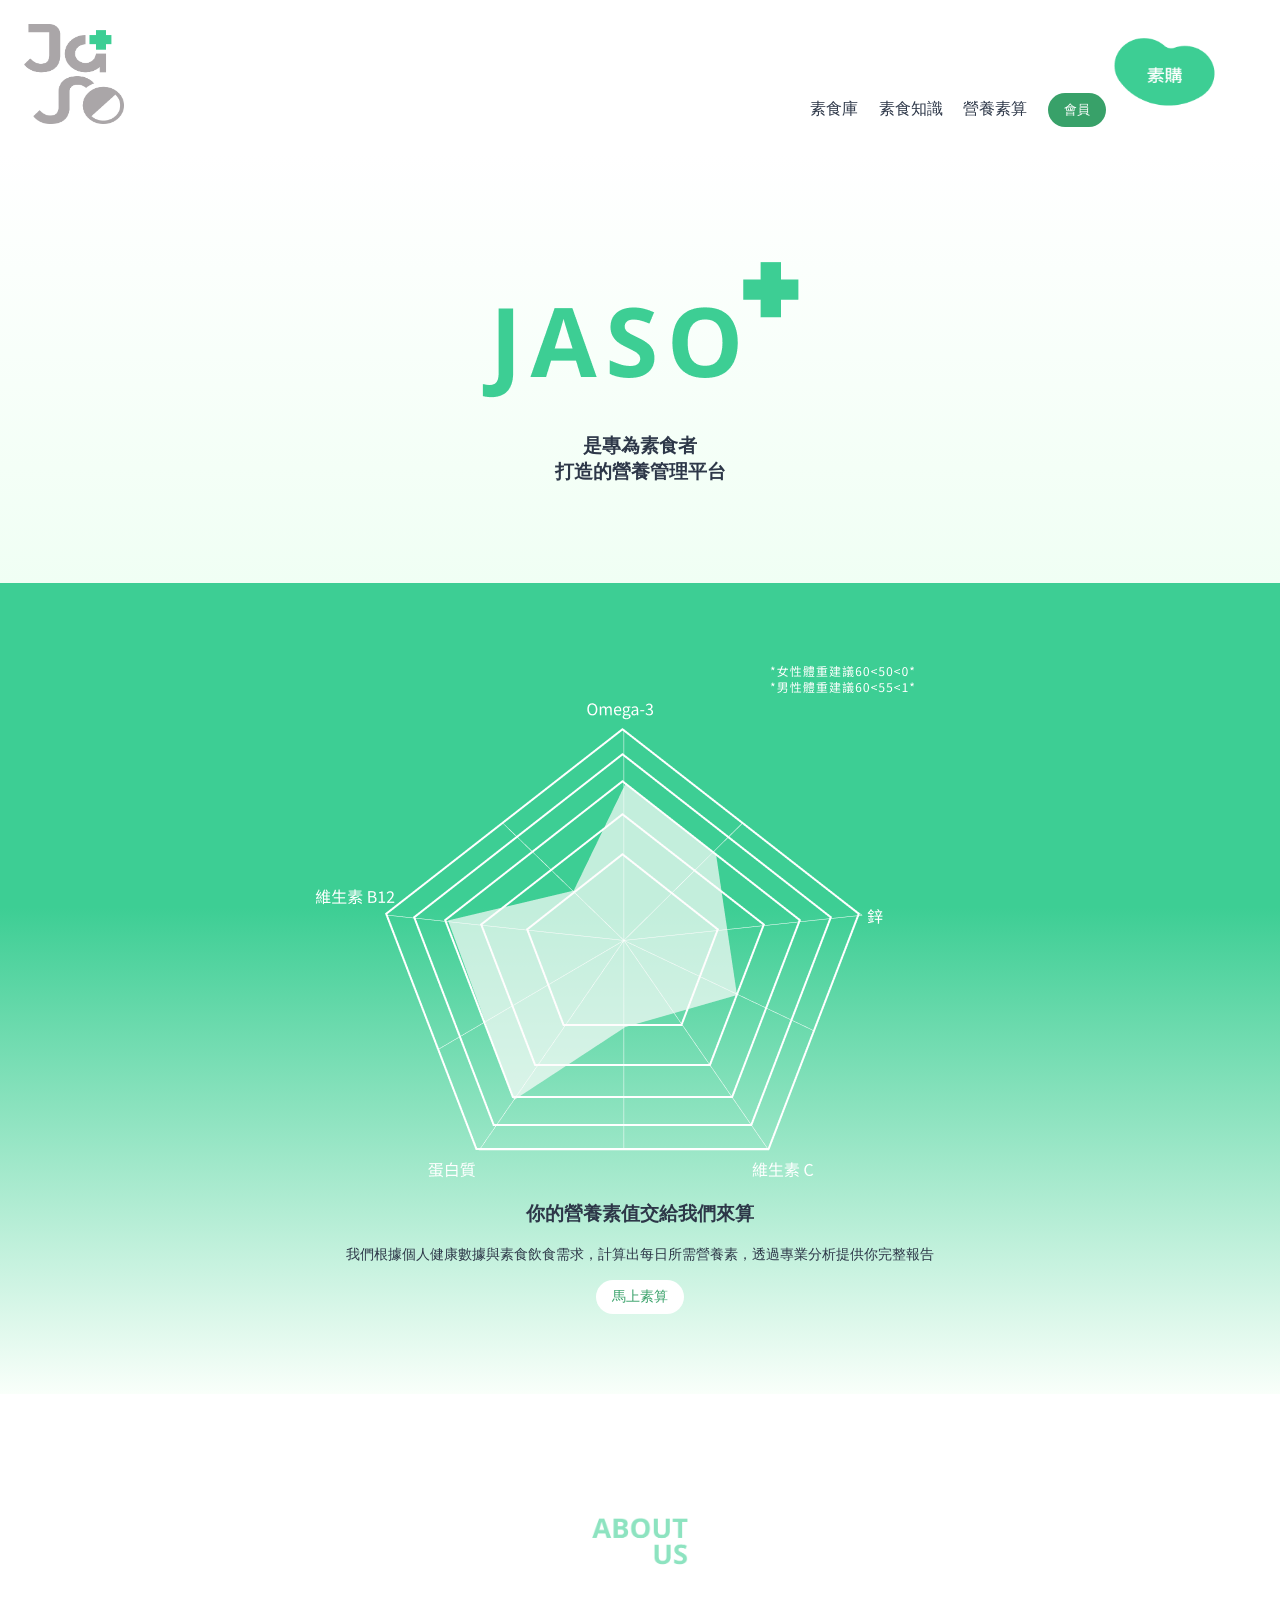
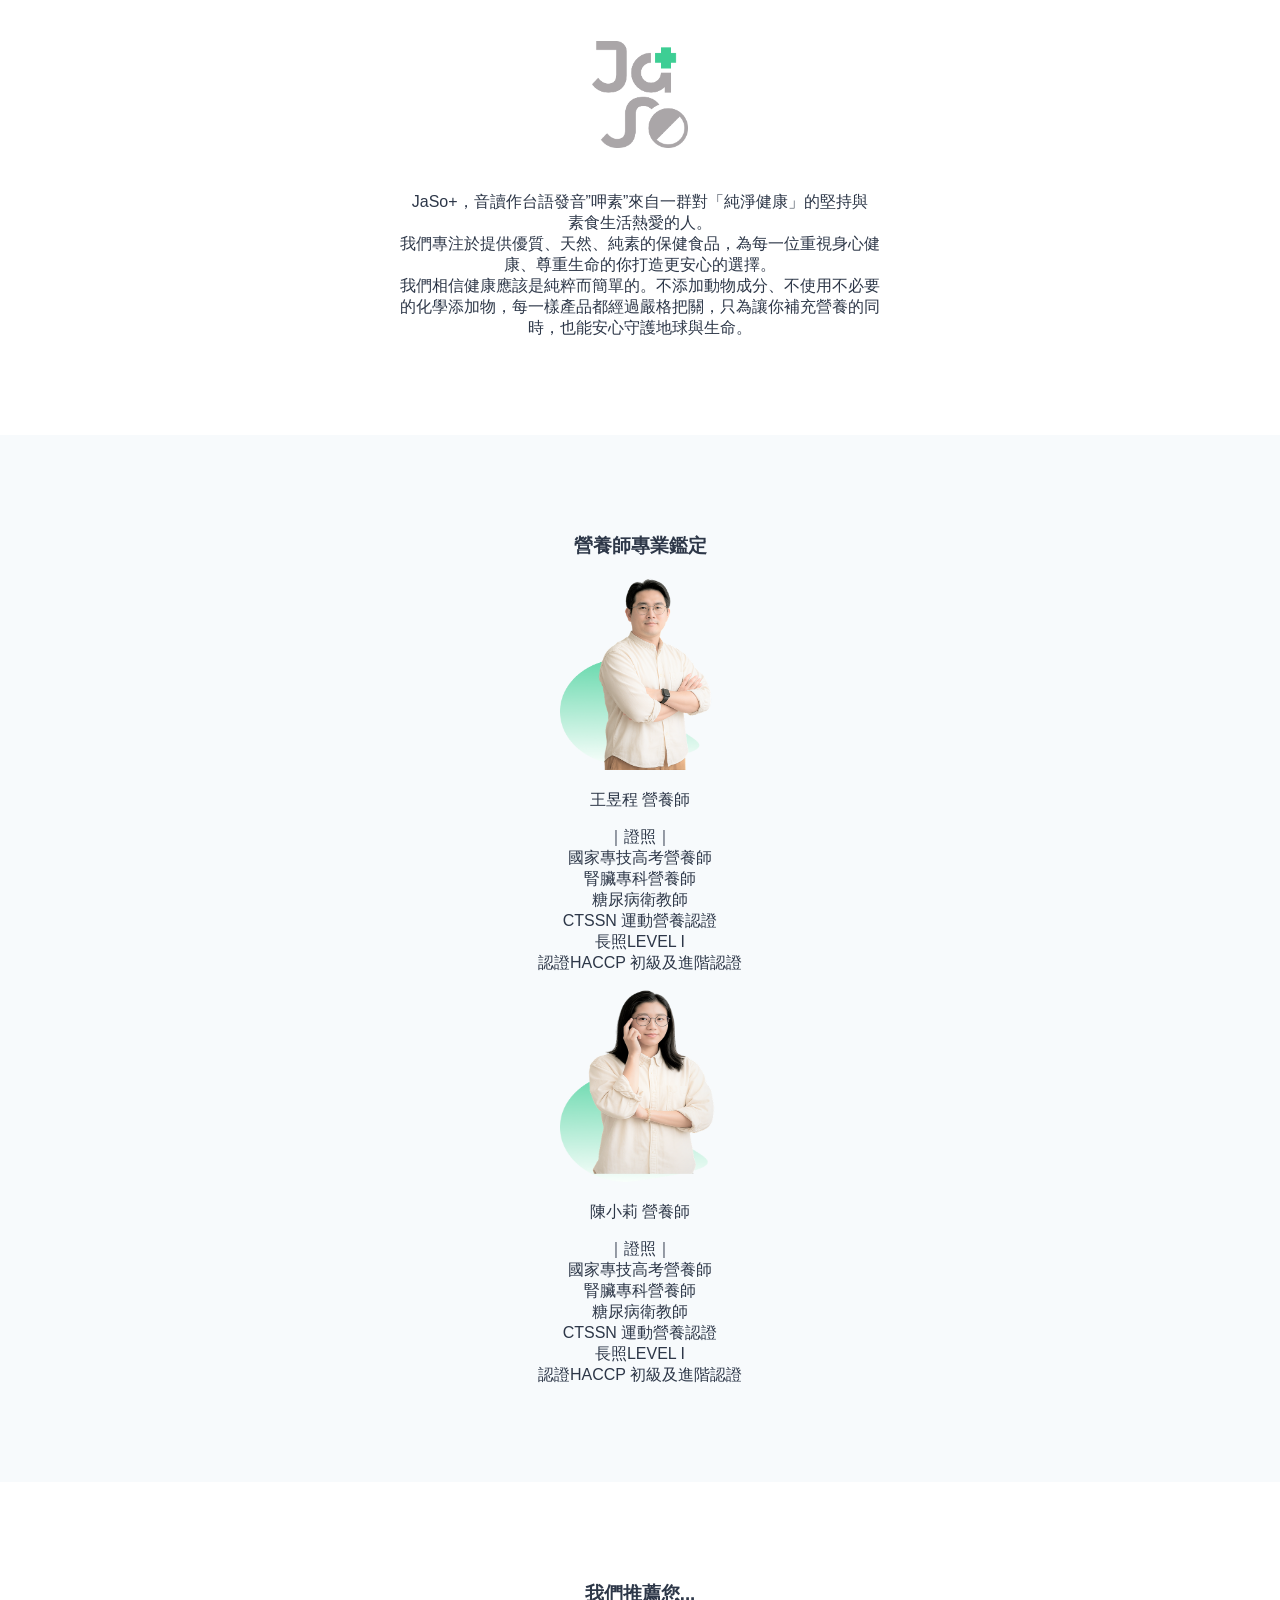
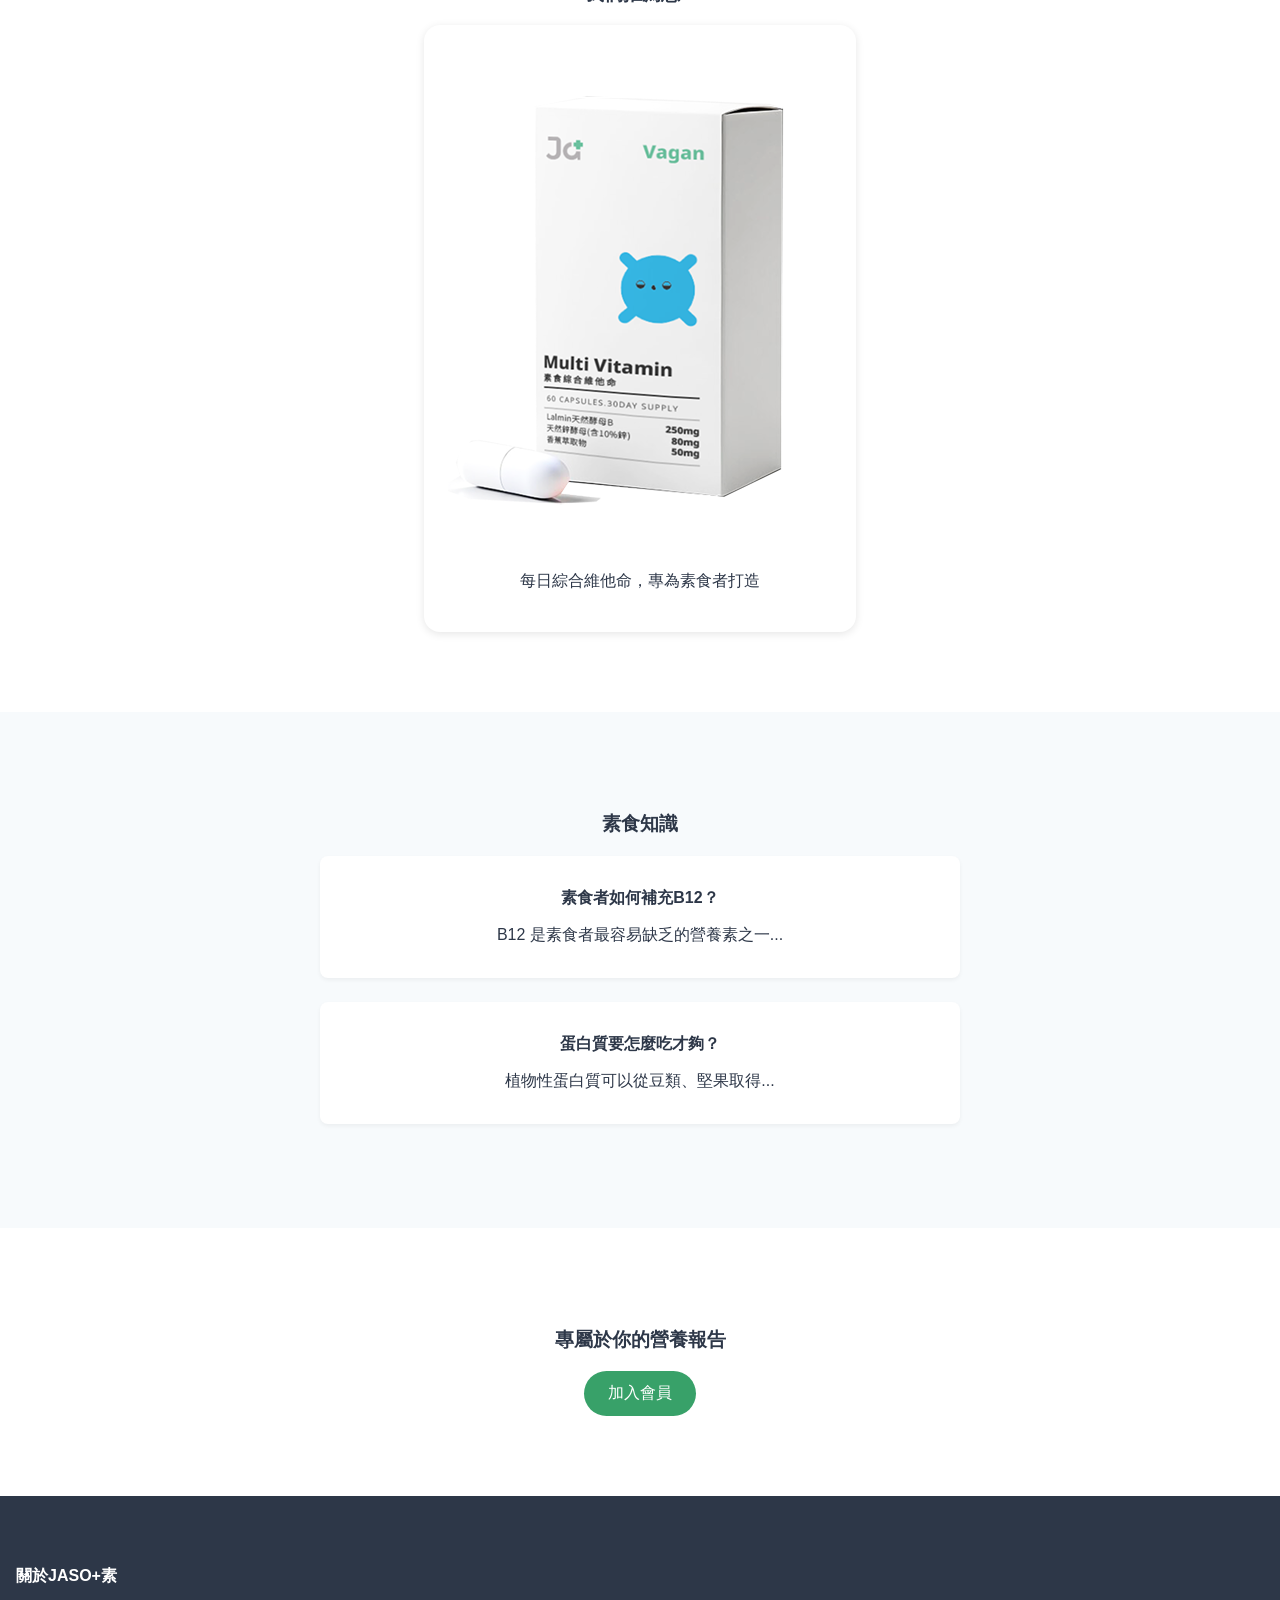
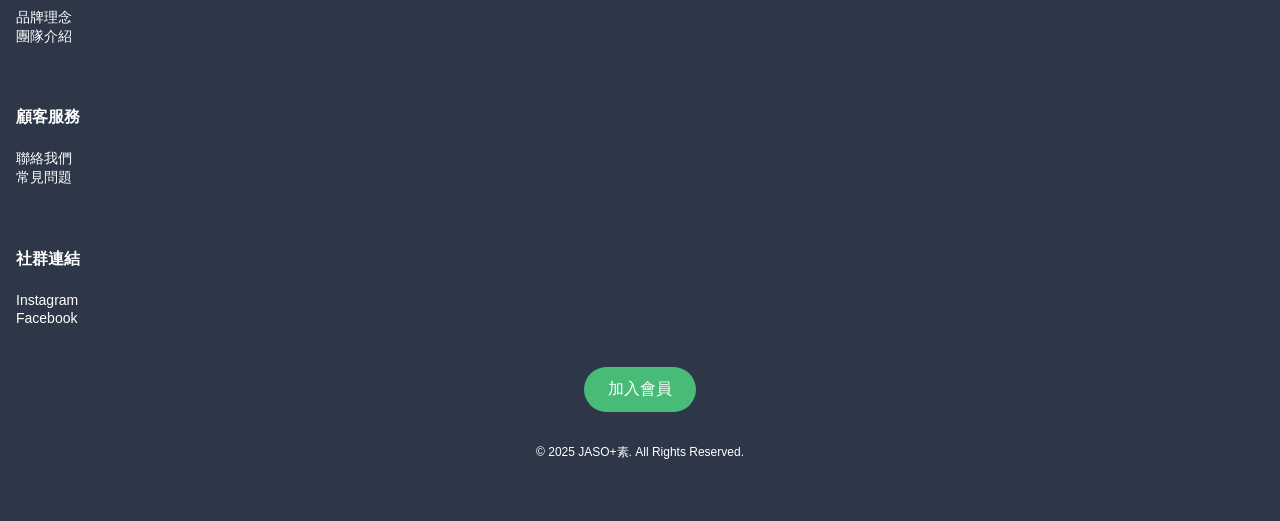
==== Jaso/jaso3.html @ 2ccc3da6 "0423-1" ====
<!DOCTYPE html>
<html lang="zh-Hant">

<head>
    <meta charset="UTF-8">
    <meta name="viewport" content="width=device-width, initial-scale=1.0">
    <title>JASO+ 素食營養管理平台</title>
    <link rel="stylesheet" href="jaso-style.css">
</head>

<body>
    <!-- Header -->
    <header class="header">
        <div class="logo">
            <a href="#"><img src="./images/LOGO.png" alt="JASO+"> </a>
        </div>
        <nav class="nav">
            <a href="#">素食庫</a>
            <a href="#">素食知識</a>
            <a href="#">營養素算</a>
            <button class="login-btn">會員</button>
            <a href="#"><img src="./images/shop.png" alt="素購"> </a>
        </nav>
    </header>

    <!-- Hero Section -->
    <section class="hero">
        <img src="./images/bannar.png" alt="JaSo">
        <h3>是專為素食者 <br> 打造的營養管理平台</h3>
    </section>

    <!-- 分析圖表 -->
    <section class="chart-section">
        <img src="./images/countpic.png" alt="雷達圖" class="chart-img">
        <h3>你的營養素值交給我們來算</h3>
        <p>我們根據個人健康數據與素食飲食需求，計算出每日所需營養素，透過專業分析提供你完整報告</p>
        <button class="announcement-btn">馬上素算</button>

    </section>

    <!-- About Section -->
    <section class="about">
        <div class="about-content">
            <h3 class="about-title"><img src="./images/ABOUT.png" alt="ABOUT"></h3>
            <img src="./images/LOGO.png" alt="JASO Logo" class="about-logo">
            <p class="about-text">JaSo+，音讀作台語發音”呷素”來自一群對「純淨健康」的堅持與 <br>素食生活熱愛的人。 <br> 我們專注於提供優質、天然、純素的保健食品，為每一位重視身心健
                <br>康、尊重生命的你打造更安心的選擇。 <br>
                我們相信健康應該是純粹而簡單的。不添加動物成分、不使用不必要 <br>的化學添加物，每一樣產品都經過嚴格把關，只為讓你補充營養的同 <br>時，也能安心守護地球與生命。
            </p>
        </div>
    </section>

    <!-- 專業營養師 -->
    <section class="nutritionists">
        <h3>營養師專業鑑定</h3>
        <div class="team">
            <div class="person">
                <img src="./images/wangDot.png" alt="王昱程">
                <p>王昱程 營養師</p>
                ｜證照｜ <br>國家專技高考營養師 <br>腎臟專科營養師 <br>糖尿病衛教師 <br>CTSSN 運動營養認證 <br>長照LEVEL I
                <br>認證HACCP 初級及進階認證</p>
            </div>
            <div class="person">
                <img src="./images/cocoDot.png" alt="陳小莉">
                <p>陳小莉 營養師</p>
                ｜證照｜ <br>國家專技高考營養師 <br>腎臟專科營養師 <br>糖尿病衛教師 <br>CTSSN 運動營養認證 <br>長照LEVEL I
                <br>認證HACCP 初級及進階認證</p>
            </div>
        </div>
    </section>

    <!-- 產品推薦 -->
    <section class="product">
        <h3>我們推薦您...</h3>
        <div class="product-card">
            <img src="./images/product33.png" alt="維他命產品">
            <p>每日綜合維他命，專為素食者打造</p>
        </div>
    </section>

    <!-- 素食知識 -->
    <section class="knowledge">
        <h3>素食知識</h3>
        <div class="articles">
            <div class="article">
                <p class="title">素食者如何補充B12？</p>
                <p>B12 是素食者最容易缺乏的營養素之一...</p>
            </div>
            <div class="article">
                <p class="title">蛋白質要怎麼吃才夠？</p>
                <p>植物性蛋白質可以從豆類、堅果取得...</p>
            </div>
        </div>
    </section>

    <!-- CTA -->
    <section class="cta">
        <h3>專屬於你的營養報告</h3>
        <button class="join-btn">加入會員</button>
    </section>

    <!-- Footer -->
    <footer class="footer">
        <div class="footer-grid">
            <div>
                <h4>關於JASO+素</h4>
                <ul>
                    <li><a href="#">品牌理念</a></li>
                    <li><a href="#">團隊介紹</a></li>
                </ul>
            </div>
            <div>
                <h4>顧客服務</h4>
                <ul>
                    <li><a href="#">聯絡我們</a></li>
                    <li><a href="#">常見問題</a></li>
                </ul>
            </div>
            <div>
                <h4>社群連結</h4>
                <ul>
                    <li><a href="#">Instagram</a></li>
                    <li><a href="#">Facebook</a></li>
                </ul>
            </div>
            <div class="footer-action">
                <button class="join-btn">加入會員</button>
            </div>
        </div>
        <p class="copyright">© 2025 JASO+素. All Rights Reserved.</p>
    </footer>
</body>

</html>
---- Jaso/jaso-style.css ----
/* Reset 基礎樣式 */
body {
    margin: 0;
    font-family: 'Helvetica Neue', sans-serif;
    color: #2d3748;
    background-color: #ffffff;
  }
  
  /* Header */
  .header {
    display: flex;
    justify-content: space-between;
    align-items: center;
    padding: 1.5rem;
    background: white;
    box-shadow: 0 2px 4px rgba(0,0,0,0.05);
    
  }
  .header .logo img {
    width: 100px;
    height: 100px;
    margin-right: 20px;
  }
  .header img {
    width: 110px;
    height: 86px;
    margin-right: 20px;
  }

  .logo {
    font-size: 1.5rem;
    font-weight: bold;
    color: #38a169;
  }
  .nav a {
    margin-right: 1rem;
    text-decoration: none;
    color: #2d3748;
  }
  .nav a:hover {
    color: #38a169;
  }
  .login-btn {
    background-color: #38a169;
    color: white;
    padding: 0.5rem 1rem;
    border-radius: 9999px;
    border: none;
    cursor: pointer;
  }
  
  /* Hero */
  .hero {
    text-align: center;
    padding: 5rem 1rem;
    background: linear-gradient(to bottom, #ffffff, #f0fff4);
  }
  .hero h2 {
    font-size: 2.5rem;
    color: #38a169;
  }
  .announcement-btn {
    display: inline-block;
    background: #ffffff;
    color: #38a169;
    padding: 0.5rem 1rem;
    border-radius: 9999px;
    font-size: 0.875rem;
    border: none;
    cursor: pointer;
  }
  
  /* Chart Section */
  .chart-section {
    background: linear-gradient(to Top,#F9FFFA , #3DCE94 60%);
    text-align: center;
    padding: 5rem 1rem;
  }
  .chart-section p {
    max-width: 40rem;
    margin: 1rem auto;
    font-size: 0.875rem;
  }

  
  /* About */
  .about {
    padding: 5rem 1rem;
    text-align: center;
  }
  .about h3 {
    color: #38a169;
  }
  .about img {
    margin: 1.5rem auto;
    width: 6rem;
  }
  
  /* Nutritionists */
  .nutritionists {
    background: #f7fafc;
    padding: 5rem 1rem;
    text-align: center;
  }
  .team {
    display: flex;
    flex-direction: column;
    max-width: 40rem;
    margin: 0 auto;
  
  }
  .team .person img {
    border-width: 55px;
    width: 10rem;
    height: 12rem;
  }
  
  /* Product */
  .product {
    padding: 5rem 1rem;
    text-align: center;
  }
  .product-card {
    max-width: 24rem;
    margin: 0 auto;
    background: white;
    padding: 1.5rem;
    border-radius: 1rem;
    box-shadow: 0 2px 8px rgba(0,0,0,0.1);
  }
  
  /* Knowledge */
  .knowledge {
    background: #f7fafc;
    padding: 5rem 1rem;
    text-align: center;
  }
  .articles {
    max-width: 40rem;
    margin: 0 auto;
  }
  .article {
    background: white;
    padding: 1rem;
    border-radius: 0.5rem;
    box-shadow: 0 2px 4px rgba(0,0,0,0.05);
    margin-bottom: 1.5rem;
  }
  .article .title {
    font-weight: bold;
  }
  
  /* CTA */
  .cta {
    padding: 5rem 1rem;
    text-align: center;
  }
  .join-btn {
    background-color: #38a169;
    color: white;
    padding: 0.75rem 1.5rem;
    border: none;
    border-radius: 9999px;
    font-size: 1rem;
    cursor: pointer;
  }
  
  /* Footer */
  .footer {
    background: #2d3748;
    color: white;
    padding: 3rem 1rem;
  }
  .footer-grid {
    display: grid;
    gap: 1.5rem;
  }
  .footer h4 {
    font-weight: bold;
  }
  .footer ul {
    list-style: none;
    padding: 0;
  }
  .footer ul li a {
    color: white;
    text-decoration: none;
    font-size: 0.875rem;
  }
  .footer ul li a:hover {
    text-decoration: underline;
  }
  .footer-action {
    text-align: center;
  }
  .footer .join-btn {
    background-color: #48bb78;
  }
  .copyright {
    text-align: center;
    font-size: 0.75rem;
    margin-top: 2rem;
  }
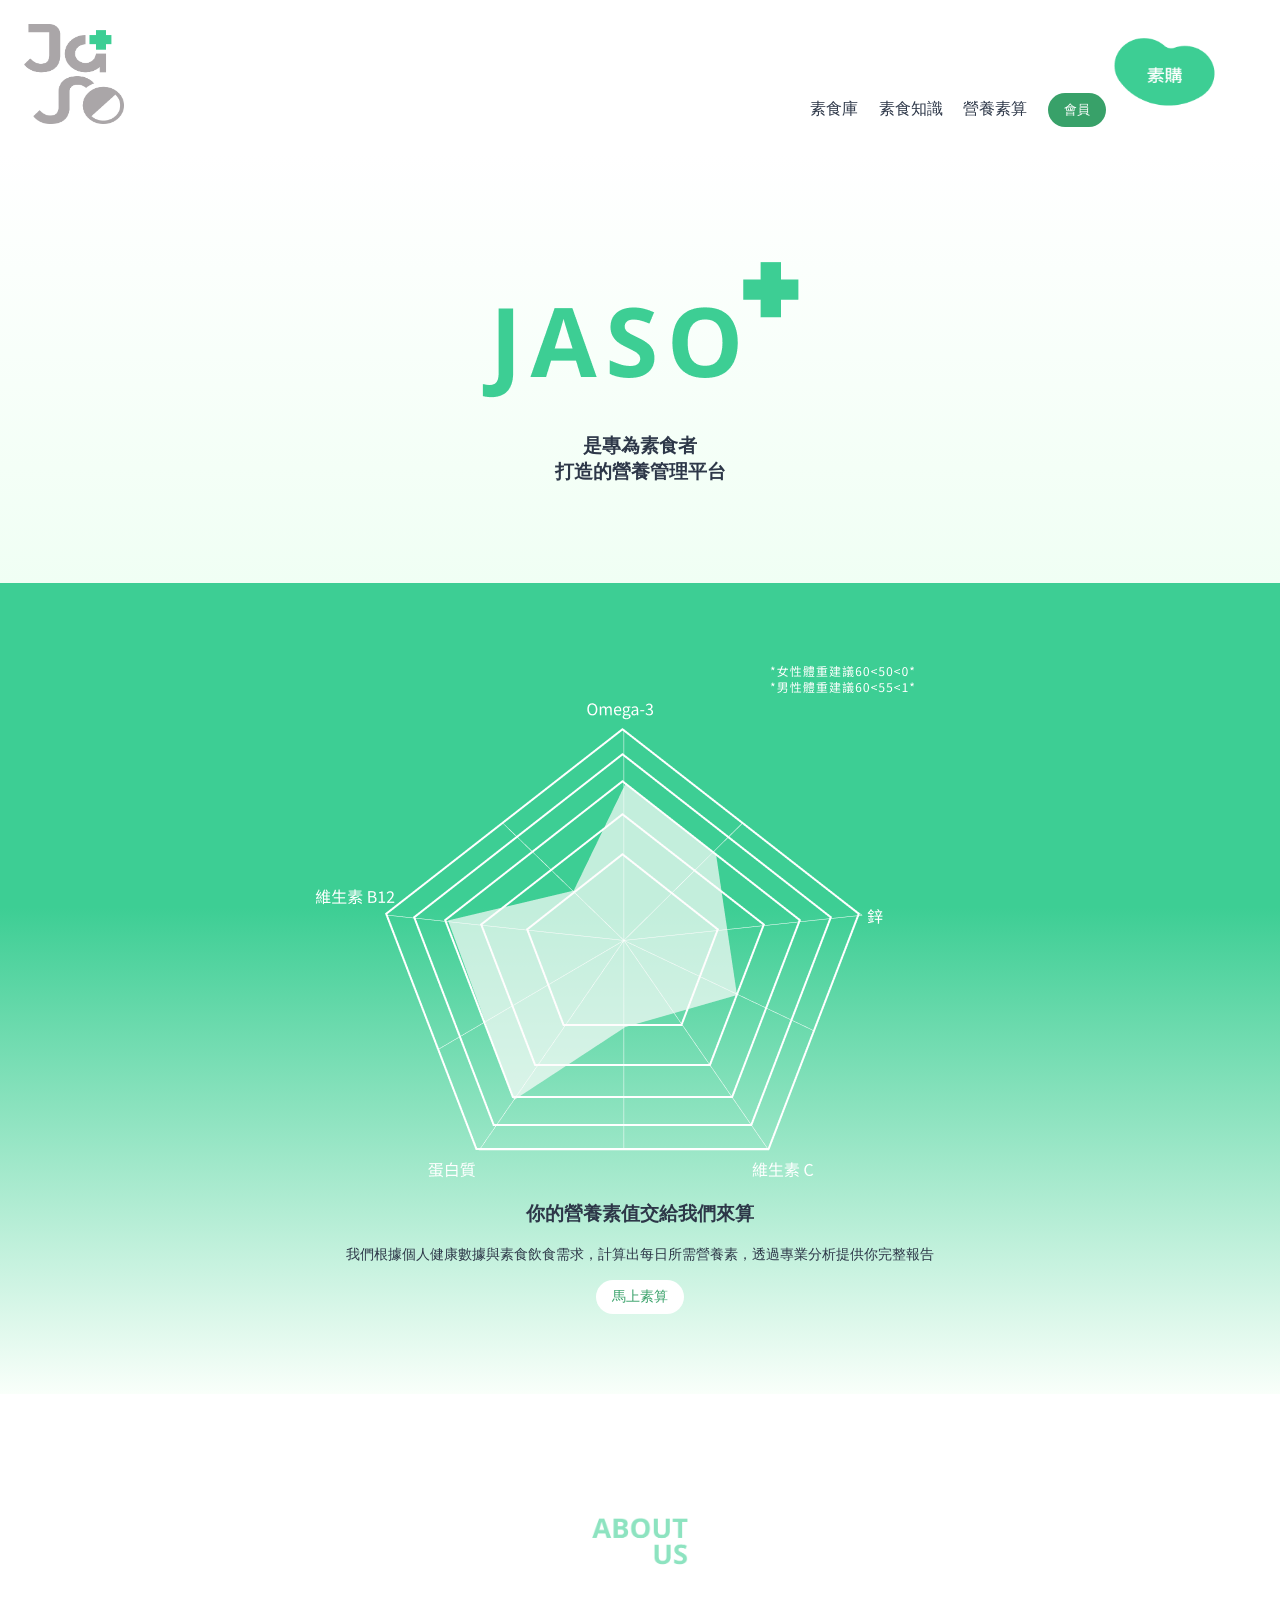
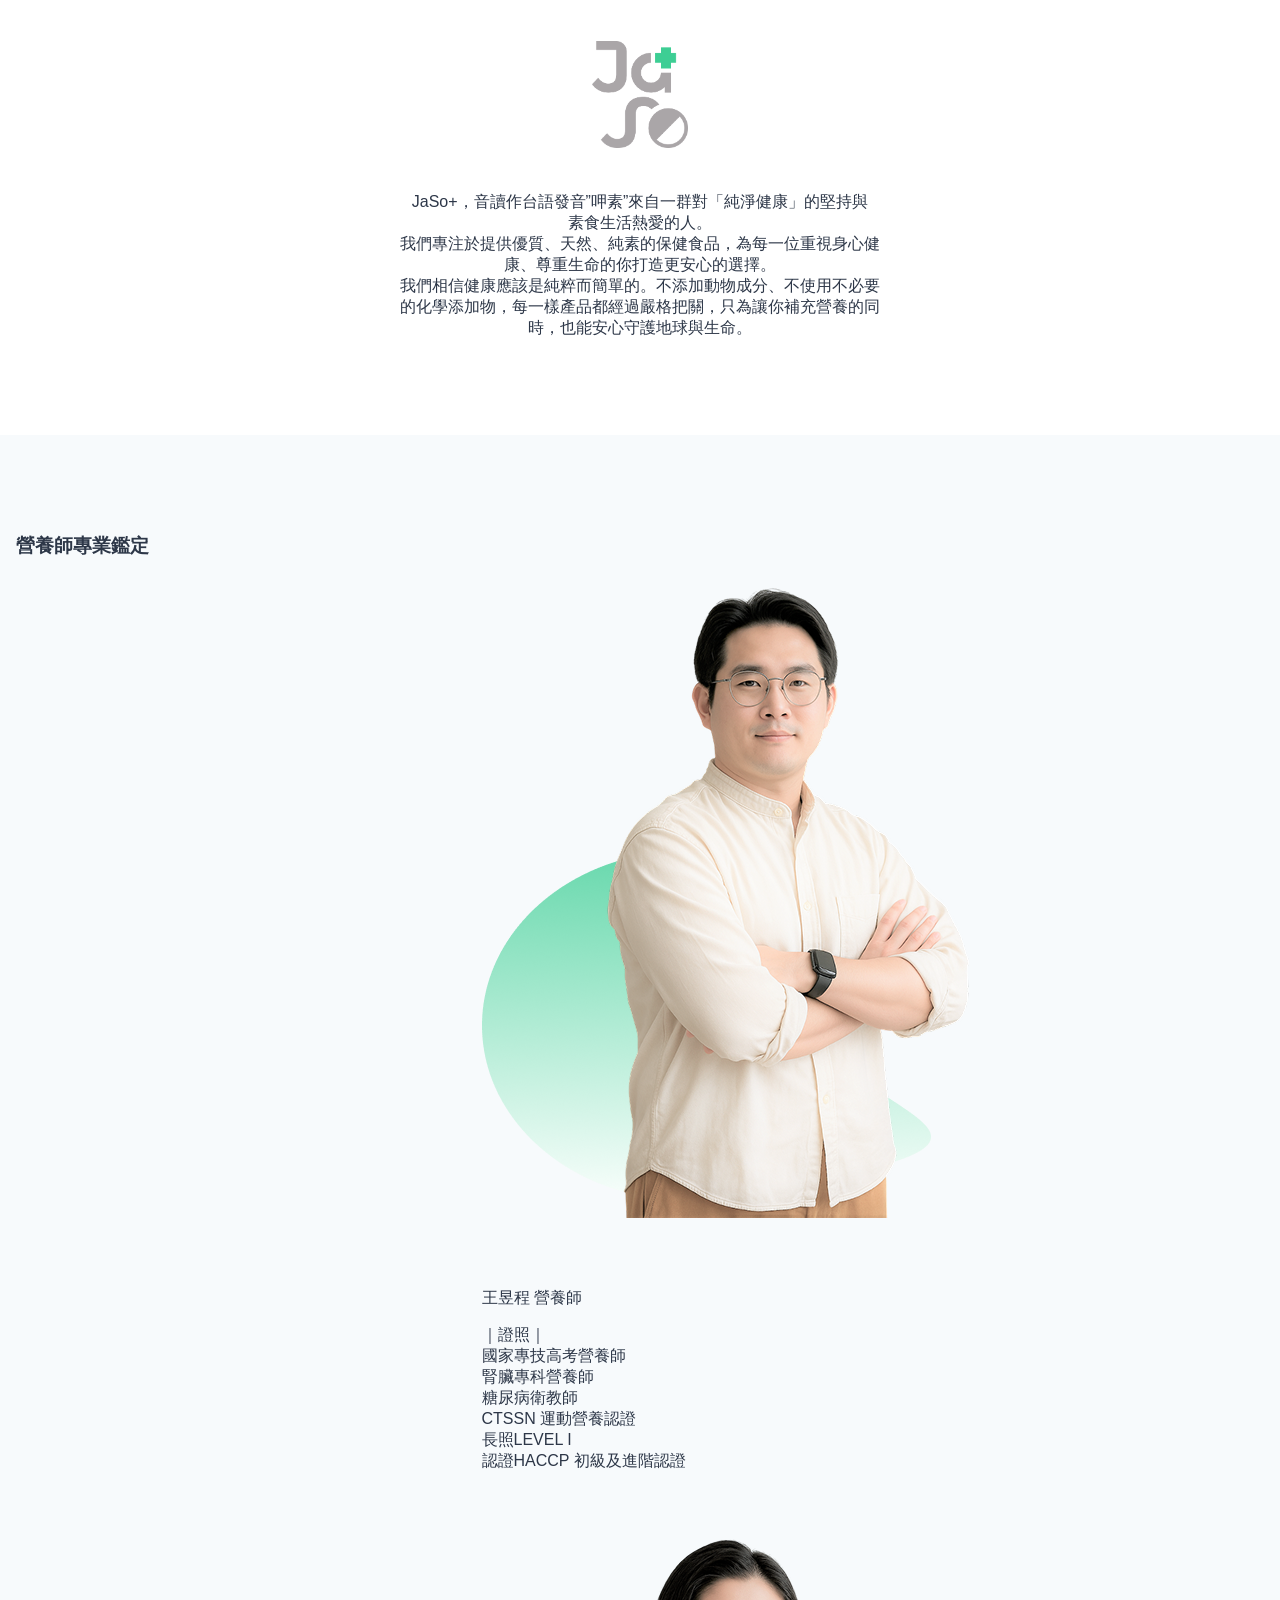
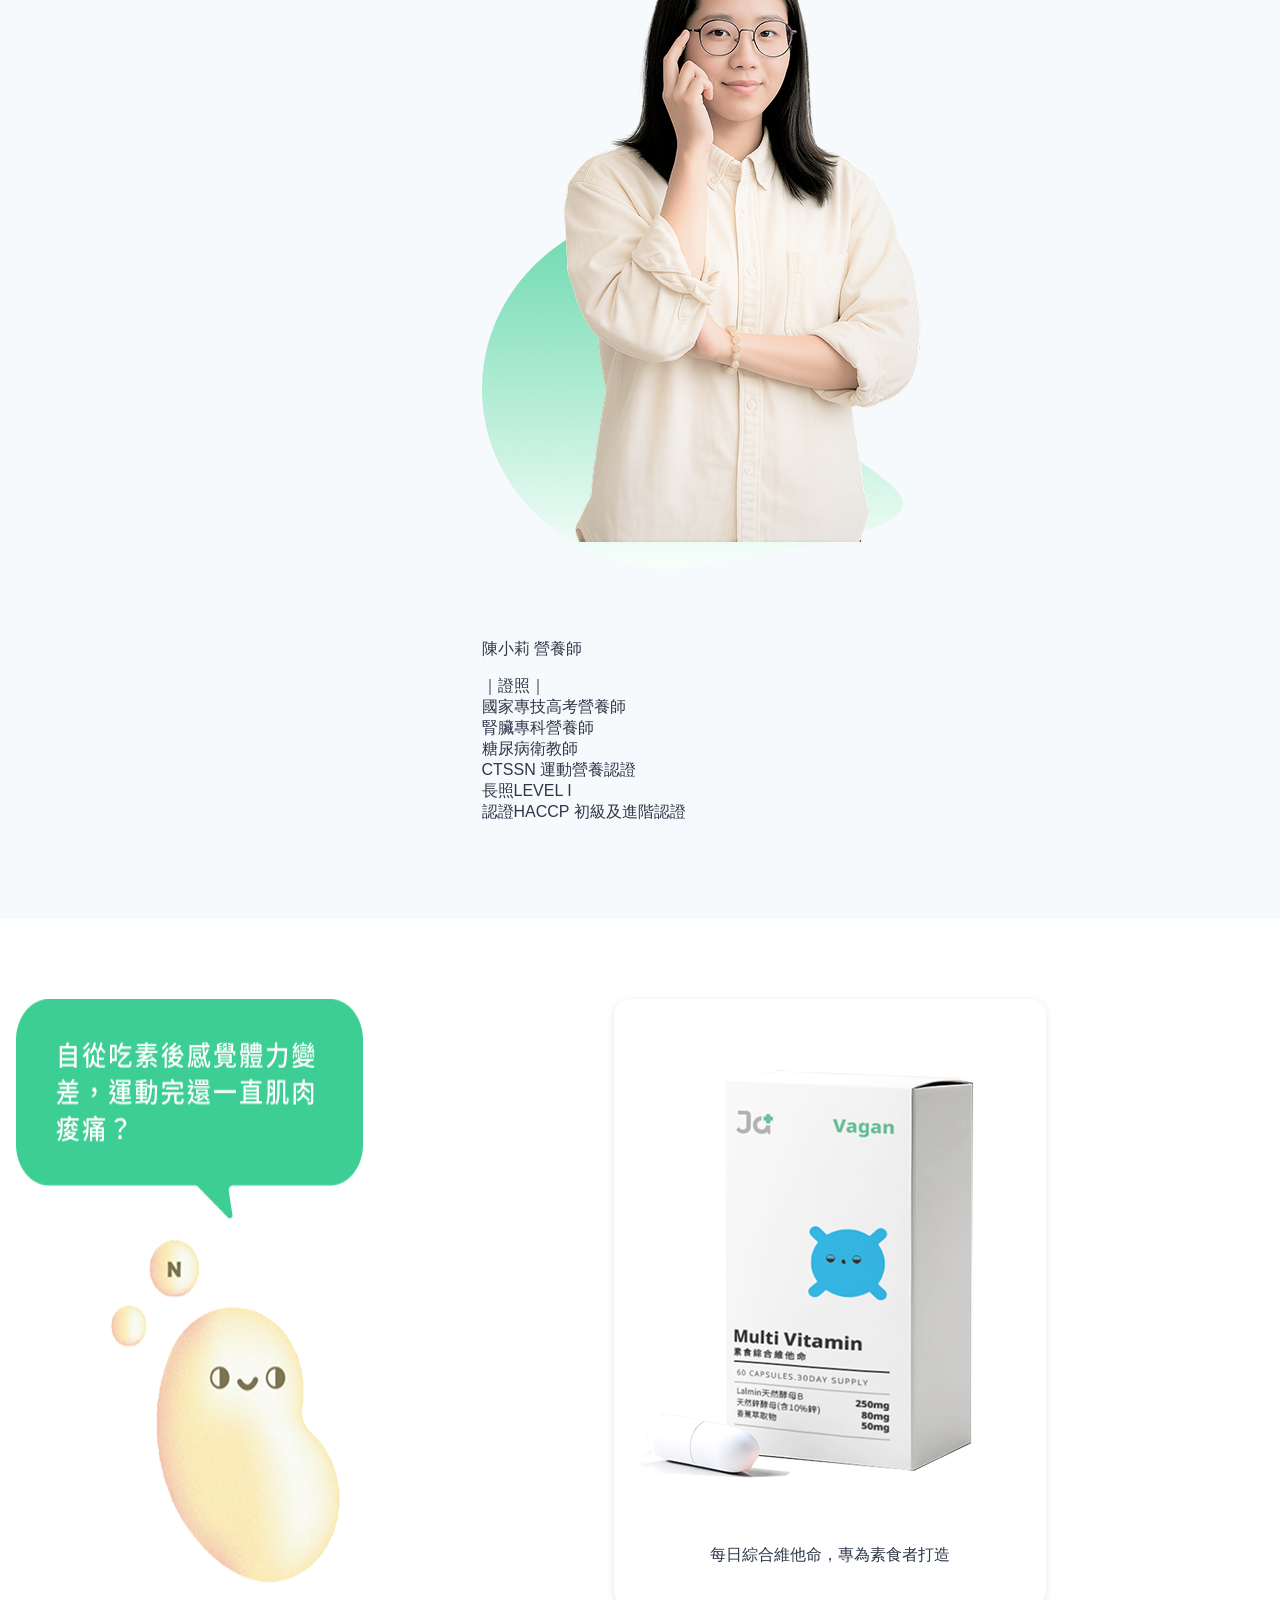
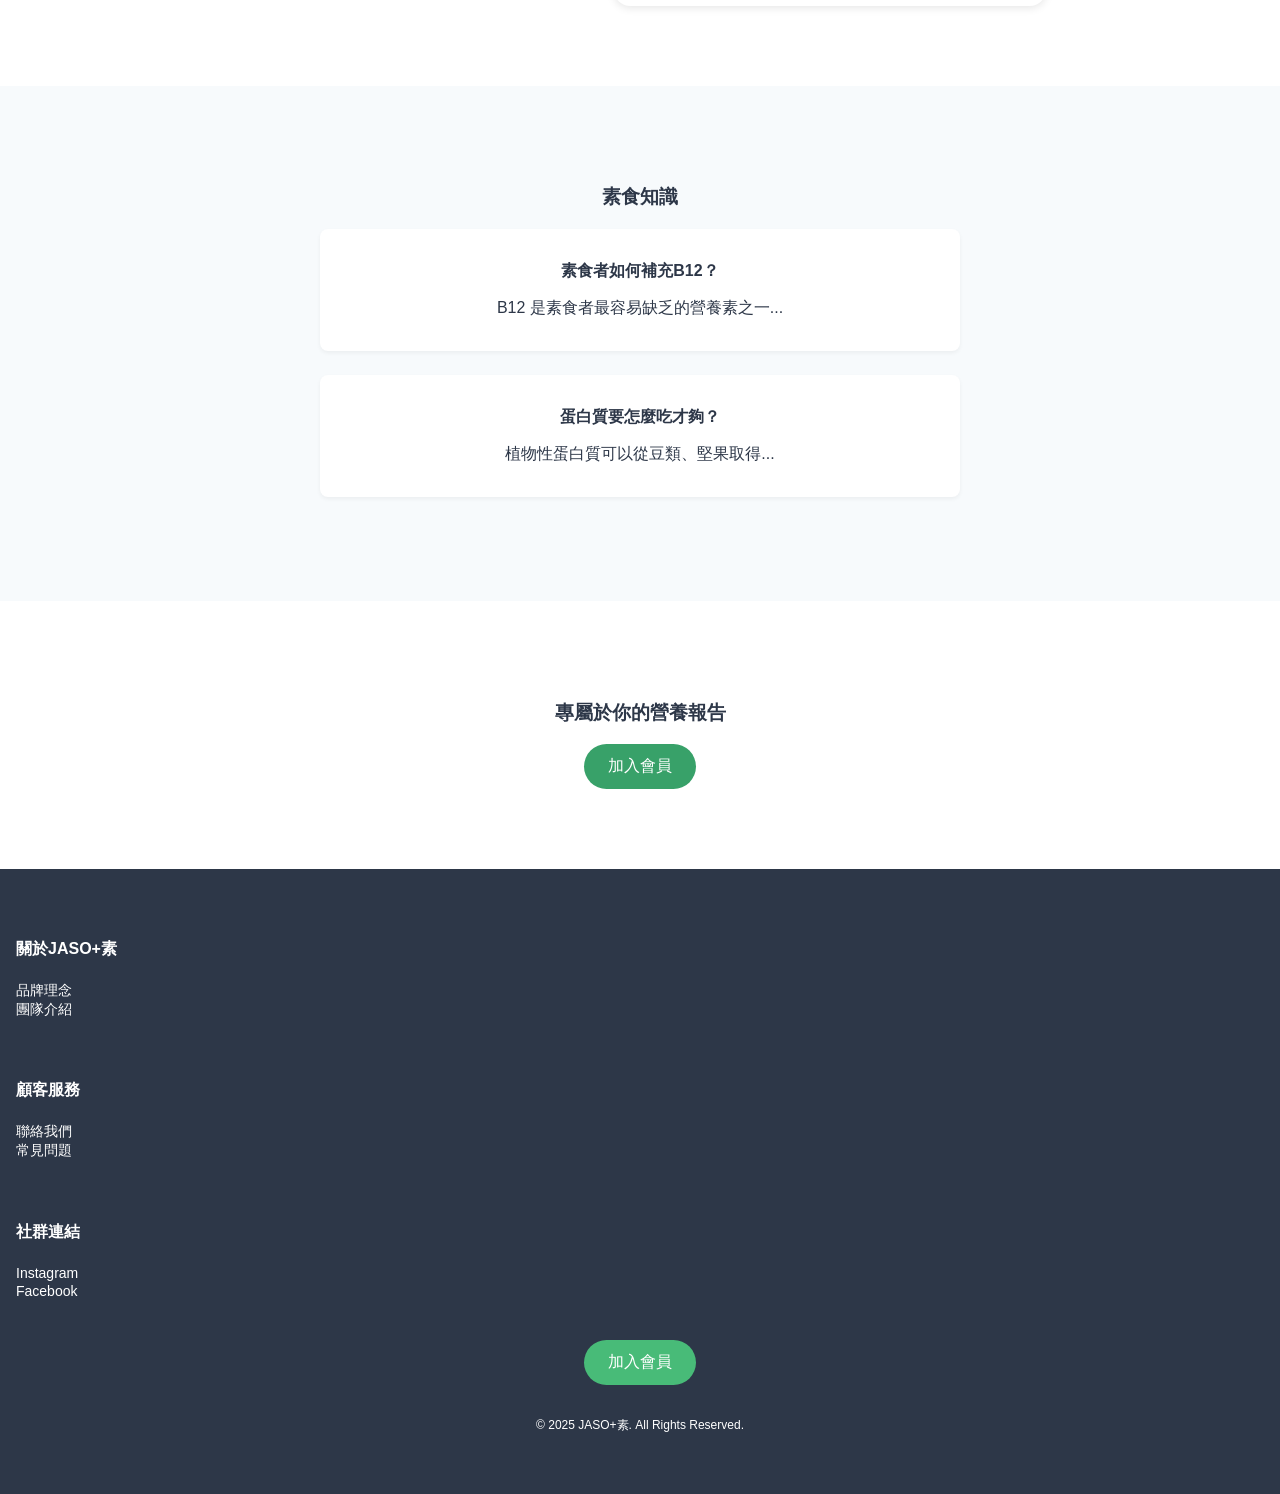
==== commit 1a869edb: "0423-2" ====
--- a/Jaso/jaso3.html
+++ b/Jaso/jaso3.html
@@ -71,7 +71,8 @@
 
     <!-- 產品推薦 -->
     <section class="product">
-        <h3>我們推薦您...</h3>
+        <img src="./images/protein.png" alt="蛋白質">
+        </div>
         <div class="product-card">
             <img src="./images/product33.png" alt="維他命產品">
             <p>每日綜合維他命，專為素食者打造</p>
--- a/Jaso/jaso-style.css
+++ b/Jaso/jaso-style.css
@@ -1,204 +1,238 @@
 /* Reset 基礎樣式 */
 body {
-    margin: 0;
-    font-family: 'Helvetica Neue', sans-serif;
-    color: #2d3748;
-    background-color: #ffffff;
-  }
+  margin: 0;
+  font-family: 'Helvetica Neue', sans-serif;
+  color: #2d3748;
+  background-color: #ffffff;
+}
+
+/* Header */
+.header {
+  display: flex;
+  justify-content: space-between;
+  align-items: center;
+  padding: 1.5rem;
+  background: white;
+  box-shadow: 0 2px 4px rgba(0, 0, 0, 0.05);
+
+}
+
+.header .logo img {
+  width: 100px;
+  height: 100px;
+  margin-right: 20px;
+}
+
+.header img {
+  width: 110px;
+  height: 86px;
+  margin-right: 20px;
+}
+
+.logo {
+  font-size: 1.5rem;
+  font-weight: bold;
+  color: #38a169;
+}
+
+.nav a {
+  margin-right: 1rem;
+  text-decoration: none;
+  color: #2d3748;
+}
+
+.nav a:hover {
+  color: #38a169;
+}
+
+.login-btn {
+  background-color: #38a169;
+  color: white;
+  padding: 0.5rem 1rem;
+  border-radius: 9999px;
+  border: none;
+  cursor: pointer;
+}
+
+/* Hero */
+.hero {
+  text-align: center;
+  padding: 5rem 1rem;
+  background: linear-gradient(to bottom, #ffffff, #f0fff4);
+}
+
+.hero h2 {
+  font-size: 2.5rem;
+  color: #38a169;
+}
+
+.announcement-btn {
+  display: inline-block;
+  background: #ffffff;
+  color: #38a169;
+  padding: 0.5rem 1rem;
+  border-radius: 9999px;
+  font-size: 0.875rem;
+  border: none;
+  cursor: pointer;
+}
+
+/* Chart Section */
+.chart-section {
+  background: linear-gradient(to Top, #F9FFFA, #3DCE94 60%);
+  text-align: center;
+  padding: 5rem 1rem;
+}
+
+.chart-section p {
+  max-width: 40rem;
+  margin: 1rem auto;
+  font-size: 0.875rem;
+}
+
+
+/* About */
+.about {
+  padding: 5rem 1rem;
+  text-align: center;
+}
+
+.about h3 {
+  color: #38a169;
+}
+
+.about img {
+  margin: 1.5rem auto;
+  width: 6rem;
+}
+
+/* Nutritionists */
+.nutritionists {
+  display: flex;
+  justify-content: center;
+  background: #f7fafc;
+  padding: 5rem 1rem;
+  text-align: ;
+}
+
+.team {
+  display: flex;
+  flex-direction: column;
+  margin: 0 auto;
+  float: right;  /* 文字在右邊 */
+  width: 430px;
+  padding: 20px 20px 0px 0px;
+
+}
+
+.team .person img {
+  width: 500x;
+  margin: 50px auto;
+  border: solid 0;
+  overflow: hidden;
+  /* 避免長方框下面顯示不正常 */
   
-  /* Header */
-  .header {
-    display: flex;
-    justify-content: space-between;
-    align-items: center;
-    padding: 1.5rem;
-    background: white;
-    box-shadow: 0 2px 4px rgba(0,0,0,0.05);
-    
-  }
-  .header .logo img {
-    width: 100px;
-    height: 100px;
-    margin-right: 20px;
-  }
-  .header img {
-    width: 110px;
-    height: 86px;
-    margin-right: 20px;
-  }
-
-  .logo {
-    font-size: 1.5rem;
-    font-weight: bold;
-    color: #38a169;
-  }
-  .nav a {
-    margin-right: 1rem;
-    text-decoration: none;
-    color: #2d3748;
-  }
-  .nav a:hover {
-    color: #38a169;
-  }
-  .login-btn {
-    background-color: #38a169;
-    color: white;
-    padding: 0.5rem 1rem;
-    border-radius: 9999px;
-    border: none;
-    cursor: pointer;
-  }
-  
-  /* Hero */
-  .hero {
-    text-align: center;
-    padding: 5rem 1rem;
-    background: linear-gradient(to bottom, #ffffff, #f0fff4);
-  }
-  .hero h2 {
-    font-size: 2.5rem;
-    color: #38a169;
-  }
-  .announcement-btn {
-    display: inline-block;
-    background: #ffffff;
-    color: #38a169;
-    padding: 0.5rem 1rem;
-    border-radius: 9999px;
-    font-size: 0.875rem;
-    border: none;
-    cursor: pointer;
-  }
-  
-  /* Chart Section */
-  .chart-section {
-    background: linear-gradient(to Top,#F9FFFA , #3DCE94 60%);
-    text-align: center;
-    padding: 5rem 1rem;
-  }
-  .chart-section p {
-    max-width: 40rem;
-    margin: 1rem auto;
-    font-size: 0.875rem;
-  }
-
-  
-  /* About */
-  .about {
-    padding: 5rem 1rem;
-    text-align: center;
-  }
-  .about h3 {
-    color: #38a169;
-  }
-  .about img {
-    margin: 1.5rem auto;
-    width: 6rem;
-  }
-  
-  /* Nutritionists */
-  .nutritionists {
-    background: #f7fafc;
-    padding: 5rem 1rem;
-    text-align: center;
-  }
-  .team {
-    display: flex;
-    flex-direction: column;
-    max-width: 40rem;
-    margin: 0 auto;
-  
-  }
-  .team .person img {
-    border-width: 55px;
-    width: 10rem;
-    height: 12rem;
-  }
-  
-  /* Product */
-  .product {
-    padding: 5rem 1rem;
-    text-align: center;
-  }
-  .product-card {
-    max-width: 24rem;
-    margin: 0 auto;
-    background: white;
-    padding: 1.5rem;
-    border-radius: 1rem;
-    box-shadow: 0 2px 8px rgba(0,0,0,0.1);
-  }
-  
-  /* Knowledge */
-  .knowledge {
-    background: #f7fafc;
-    padding: 5rem 1rem;
-    text-align: center;
-  }
-  .articles {
-    max-width: 40rem;
-    margin: 0 auto;
-  }
-  .article {
-    background: white;
-    padding: 1rem;
-    border-radius: 0.5rem;
-    box-shadow: 0 2px 4px rgba(0,0,0,0.05);
-    margin-bottom: 1.5rem;
-  }
-  .article .title {
-    font-weight: bold;
-  }
-  
-  /* CTA */
-  .cta {
-    padding: 5rem 1rem;
-    text-align: center;
-  }
-  .join-btn {
-    background-color: #38a169;
-    color: white;
-    padding: 0.75rem 1.5rem;
-    border: none;
-    border-radius: 9999px;
-    font-size: 1rem;
-    cursor: pointer;
-  }
-  
-  /* Footer */
-  .footer {
-    background: #2d3748;
-    color: white;
-    padding: 3rem 1rem;
-  }
-  .footer-grid {
-    display: grid;
-    gap: 1.5rem;
-  }
-  .footer h4 {
-    font-weight: bold;
-  }
-  .footer ul {
-    list-style: none;
-    padding: 0;
-  }
-  .footer ul li a {
-    color: white;
-    text-decoration: none;
-    font-size: 0.875rem;
-  }
-  .footer ul li a:hover {
-    text-decoration: underline;
-  }
-  .footer-action {
-    text-align: center;
-  }
-  .footer .join-btn {
-    background-color: #48bb78;
-  }
-  .copyright {
-    text-align: center;
-    font-size: 0.75rem;
-    margin-top: 2rem;
-  }
-  +}
+
+/* Product */
+.product {
+  padding: 5rem 1rem;
+  text-align: center;
+  display: flex;
+  justify-content: space-between;
+  align-self: center;
+}
+
+.product-card {
+  max-width: 24rem;
+  margin: 0 auto;
+  background: white;
+  padding: 1.5rem;
+  border-radius: 1rem;
+  box-shadow: 0 2px 8px rgba(0, 0, 0, 0.1);
+}
+
+/* Knowledge */
+.knowledge {
+  background: #f7fafc;
+  padding: 5rem 1rem;
+  text-align: center;
+}
+
+.articles {
+  max-width: 40rem;
+  margin: 0 auto;
+}
+
+.article {
+  background: white;
+  padding: 1rem;
+  border-radius: 0.5rem;
+  box-shadow: 0 2px 4px rgba(0, 0, 0, 0.05);
+  margin-bottom: 1.5rem;
+}
+
+.article .title {
+  font-weight: bold;
+}
+
+/* CTA */
+.cta {
+  padding: 5rem 1rem;
+  text-align: center;
+}
+
+.join-btn {
+  background-color: #38a169;
+  color: white;
+  padding: 0.75rem 1.5rem;
+  border: none;
+  border-radius: 9999px;
+  font-size: 1rem;
+  cursor: pointer;
+}
+
+/* Footer */
+.footer {
+  background: #2d3748;
+  color: white;
+  padding: 3rem 1rem;
+}
+
+.footer-grid {
+  display: grid;
+  gap: 1.5rem;
+}
+
+.footer h4 {
+  font-weight: bold;
+}
+
+.footer ul {
+  list-style: none;
+  padding: 0;
+}
+
+.footer ul li a {
+  color: white;
+  text-decoration: none;
+  font-size: 0.875rem;
+}
+
+.footer ul li a:hover {
+  text-decoration: underline;
+}
+
+.footer-action {
+  text-align: center;
+}
+
+.footer .join-btn {
+  background-color: #48bb78;
+}
+
+.copyright {
+  text-align: center;
+  font-size: 0.75rem;
+  margin-top: 2rem;
+}
